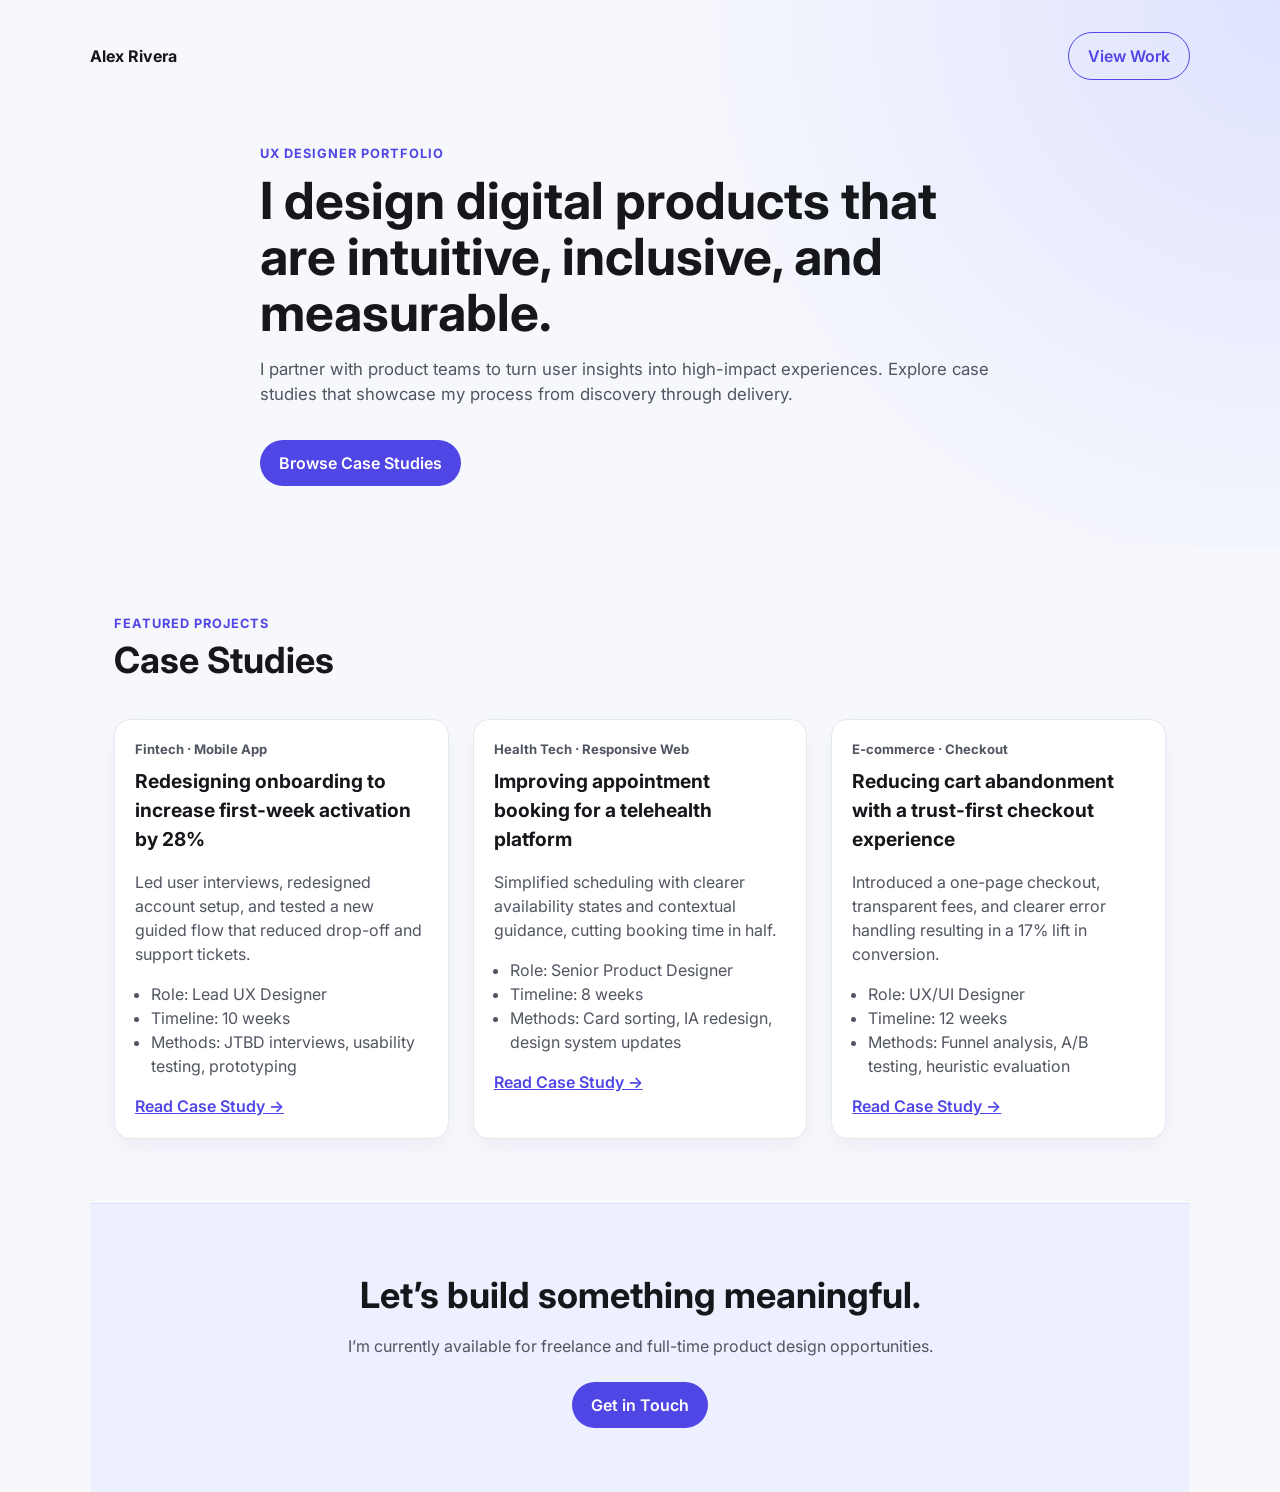
==== index.html @ da852d58 "Create UX designer portfolio landing page with case studies" ====
<!DOCTYPE html>
<html lang="en">
  <head>
    <meta charset="UTF-8" />
    <meta name="viewport" content="width=device-width, initial-scale=1.0" />
    <title>Alex Rivera | UX Designer</title>
    <link rel="preconnect" href="https://fonts.googleapis.com" />
    <link rel="preconnect" href="https://fonts.gstatic.com" crossorigin />
    <link
      href="https://fonts.googleapis.com/css2?family=Inter:wght@400;500;600;700;800&display=swap"
      rel="stylesheet"
    />
    <link rel="stylesheet" href="styles.css" />
  </head>
  <body>
    <header class="hero">
      <nav class="nav">
        <p class="logo">Alex Rivera</p>
        <a class="button button--outline" href="#case-studies">View Work</a>
      </nav>

      <section class="hero__content">
        <p class="eyebrow">UX Designer Portfolio</p>
        <h1>I design digital products that are intuitive, inclusive, and measurable.</h1>
        <p class="hero__text">
          I partner with product teams to turn user insights into high-impact experiences. Explore case
          studies that showcase my process from discovery through delivery.
        </p>
        <a class="button" href="#case-studies">Browse Case Studies</a>
      </section>
    </header>

    <main>
      <section id="case-studies" class="section">
        <div class="section__heading">
          <p class="eyebrow">Featured Projects</p>
          <h2>Case Studies</h2>
        </div>

        <div class="case-grid" role="list" aria-label="UX case studies">
          <article class="case-card" role="listitem">
            <p class="case-card__tag">Fintech · Mobile App</p>
            <h3>Redesigning onboarding to increase first-week activation by 28%</h3>
            <p>
              Led user interviews, redesigned account setup, and tested a new guided flow that reduced drop-off
              and support tickets.
            </p>
            <ul>
              <li>Role: Lead UX Designer</li>
              <li>Timeline: 10 weeks</li>
              <li>Methods: JTBD interviews, usability testing, prototyping</li>
            </ul>
            <a href="#" aria-label="Read case study about onboarding redesign">Read Case Study →</a>
          </article>

          <article class="case-card" role="listitem">
            <p class="case-card__tag">Health Tech · Responsive Web</p>
            <h3>Improving appointment booking for a telehealth platform</h3>
            <p>
              Simplified scheduling with clearer availability states and contextual guidance, cutting booking
              time in half.
            </p>
            <ul>
              <li>Role: Senior Product Designer</li>
              <li>Timeline: 8 weeks</li>
              <li>Methods: Card sorting, IA redesign, design system updates</li>
            </ul>
            <a href="#" aria-label="Read case study about telehealth booking">Read Case Study →</a>
          </article>

          <article class="case-card" role="listitem">
            <p class="case-card__tag">E-commerce · Checkout</p>
            <h3>Reducing cart abandonment with a trust-first checkout experience</h3>
            <p>
              Introduced a one-page checkout, transparent fees, and clearer error handling resulting in a 17%
              lift in conversion.
            </p>
            <ul>
              <li>Role: UX/UI Designer</li>
              <li>Timeline: 12 weeks</li>
              <li>Methods: Funnel analysis, A/B testing, heuristic evaluation</li>
            </ul>
            <a href="#" aria-label="Read case study about checkout optimization">Read Case Study →</a>
          </article>
        </div>
      </section>

      <section class="section section--contact">
        <h2>Let’s build something meaningful.</h2>
        <p>I’m currently available for freelance and full-time product design opportunities.</p>
        <a class="button" href="mailto:alex@example.com">Get in Touch</a>
      </section>
    </main>
  </body>
</html>
---- styles.css ----
:root {
  --bg: #f7f8fc;
  --surface: #ffffff;
  --text: #16171b;
  --muted: #515562;
  --brand: #4f46e5;
  --brand-dark: #3f37c9;
  --line: #e6e8ef;
}

* {
  box-sizing: border-box;
}

body {
  margin: 0;
  font-family: "Inter", sans-serif;
  color: var(--text);
  background: var(--bg);
  line-height: 1.5;
}

.hero {
  background: radial-gradient(circle at top right, #dfe3ff 0%, #f7f8fc 45%);
  padding: 2rem 1.5rem 4rem;
}

.nav,
.hero__content,
.section {
  max-width: 1100px;
  margin: 0 auto;
}

.nav {
  display: flex;
  justify-content: space-between;
  align-items: center;
}

.logo {
  margin: 0;
  font-weight: 700;
}

.hero__content {
  margin-top: 4rem;
  max-width: 760px;
}

h1 {
  font-size: clamp(2rem, 5vw, 3.2rem);
  line-height: 1.1;
  margin: 0.5rem 0 1rem;
}

h2 {
  font-size: clamp(1.6rem, 3vw, 2.25rem);
  margin: 0;
}

.hero__text {
  font-size: 1.05rem;
  color: var(--muted);
  margin-bottom: 2rem;
}

.eyebrow {
  text-transform: uppercase;
  letter-spacing: 0.08em;
  font-size: 0.8rem;
  color: var(--brand);
  font-weight: 700;
  margin: 0;
}

.button {
  display: inline-flex;
  align-items: center;
  justify-content: center;
  border: 0;
  border-radius: 999px;
  padding: 0.7rem 1.2rem;
  font-weight: 600;
  text-decoration: none;
  color: #fff;
  background: var(--brand);
  transition: 0.2s ease;
}

.button:hover {
  background: var(--brand-dark);
}

.button--outline {
  background: transparent;
  border: 1px solid var(--brand);
  color: var(--brand);
}

.section {
  padding: 4rem 1.5rem;
}

.section__heading {
  margin-bottom: 2rem;
}

.case-grid {
  display: grid;
  grid-template-columns: repeat(auto-fit, minmax(260px, 1fr));
  gap: 1.5rem;
}

.case-card {
  background: var(--surface);
  border: 1px solid var(--line);
  border-radius: 1rem;
  padding: 1.25rem;
  box-shadow: 0 10px 20px rgba(31, 38, 135, 0.04);
}

.case-card h3 {
  font-size: 1.2rem;
  margin: 0.45rem 0 0.75rem;
}

.case-card p,
.case-card li {
  color: var(--muted);
}

.case-card ul {
  margin: 1rem 0;
  padding-left: 1rem;
}

.case-card__tag {
  margin: 0;
  color: var(--brand);
  font-size: 0.82rem;
  font-weight: 700;
}

.case-card a {
  color: var(--brand);
  font-weight: 600;
}

.section--contact {
  text-align: center;
  background: #ecf0ff;
  border-top: 1px solid #dbe1ff;
}

.section--contact p {
  color: var(--muted);
  margin: 0.75rem auto 1.5rem;
  max-width: 600px;
}
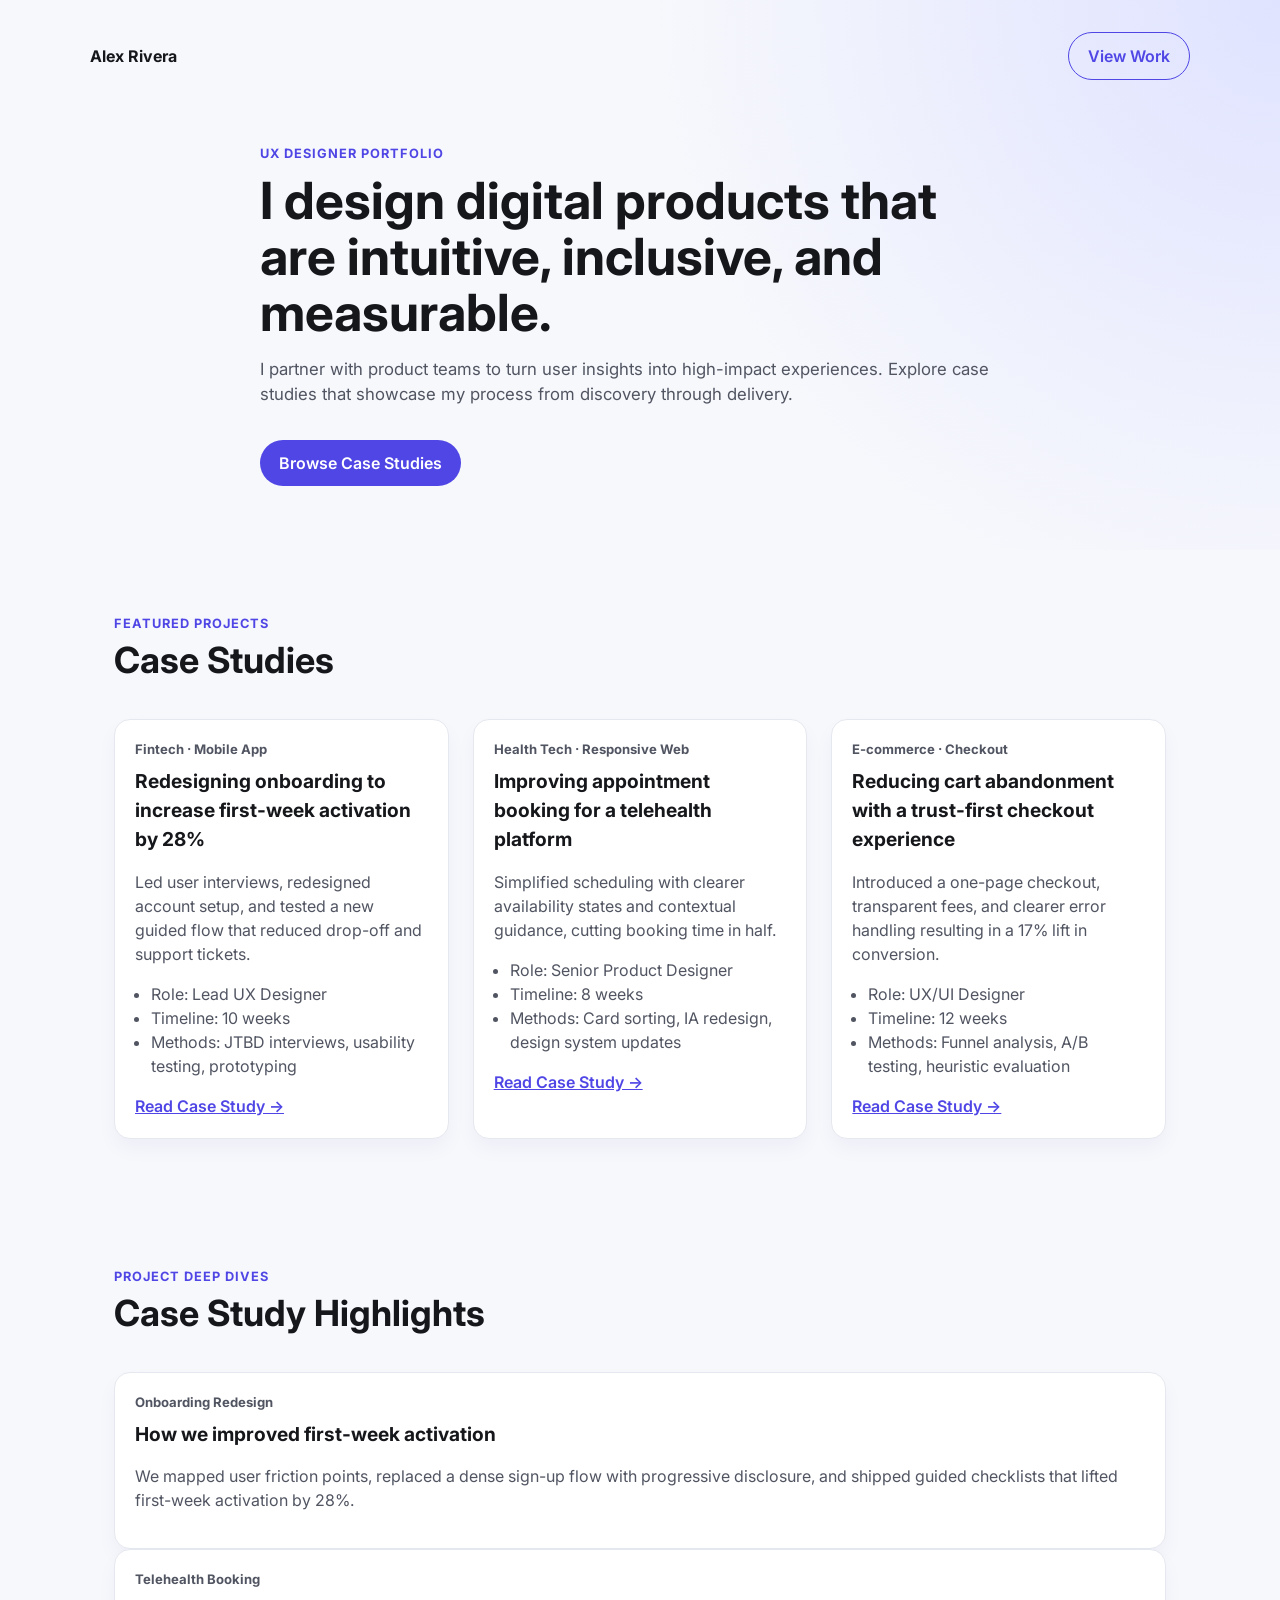
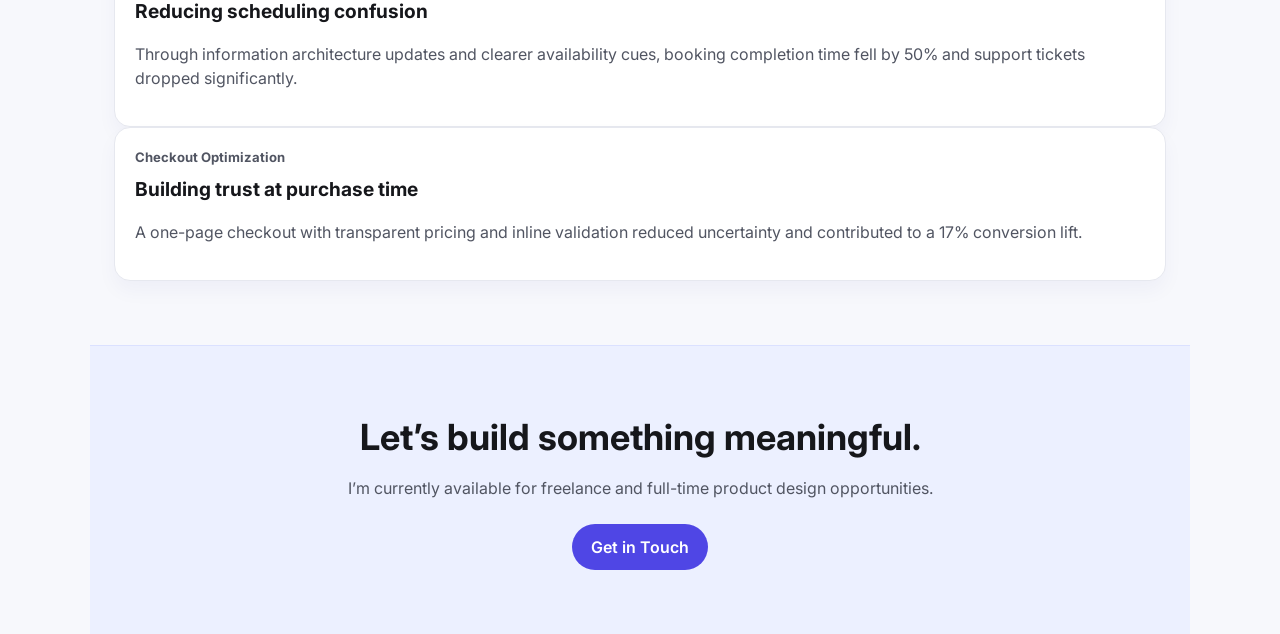
==== commit da2fe951: "Fix case study CTA destinations" ====
--- a/index.html
+++ b/index.html
@@ -50,7 +50,9 @@
               <li>Timeline: 10 weeks</li>
               <li>Methods: JTBD interviews, usability testing, prototyping</li>
             </ul>
-            <a href="#" aria-label="Read case study about onboarding redesign">Read Case Study →</a>
+            <a href="#case-study-onboarding" aria-label="Read case study about onboarding redesign"
+              >Read Case Study →</a
+            >
           </article>
 
           <article class="case-card" role="listitem">
@@ -65,7 +67,9 @@
               <li>Timeline: 8 weeks</li>
               <li>Methods: Card sorting, IA redesign, design system updates</li>
             </ul>
-            <a href="#" aria-label="Read case study about telehealth booking">Read Case Study →</a>
+            <a href="#case-study-telehealth" aria-label="Read case study about telehealth booking"
+              >Read Case Study →</a
+            >
           </article>
 
           <article class="case-card" role="listitem">
@@ -80,9 +84,45 @@
               <li>Timeline: 12 weeks</li>
               <li>Methods: Funnel analysis, A/B testing, heuristic evaluation</li>
             </ul>
-            <a href="#" aria-label="Read case study about checkout optimization">Read Case Study →</a>
+            <a href="#case-study-checkout" aria-label="Read case study about checkout optimization"
+              >Read Case Study →</a
+            >
           </article>
         </div>
+      </section>
+
+      <section class="section" aria-label="Case study details">
+        <div class="section__heading">
+          <p class="eyebrow">Project Deep Dives</p>
+          <h2>Case Study Highlights</h2>
+        </div>
+
+        <article id="case-study-onboarding" class="case-card">
+          <p class="case-card__tag">Onboarding Redesign</p>
+          <h3>How we improved first-week activation</h3>
+          <p>
+            We mapped user friction points, replaced a dense sign-up flow with progressive disclosure, and
+            shipped guided checklists that lifted first-week activation by 28%.
+          </p>
+        </article>
+
+        <article id="case-study-telehealth" class="case-card">
+          <p class="case-card__tag">Telehealth Booking</p>
+          <h3>Reducing scheduling confusion</h3>
+          <p>
+            Through information architecture updates and clearer availability cues, booking completion time fell
+            by 50% and support tickets dropped significantly.
+          </p>
+        </article>
+
+        <article id="case-study-checkout" class="case-card">
+          <p class="case-card__tag">Checkout Optimization</p>
+          <h3>Building trust at purchase time</h3>
+          <p>
+            A one-page checkout with transparent pricing and inline validation reduced uncertainty and contributed
+            to a 17% conversion lift.
+          </p>
+        </article>
       </section>
 
       <section class="section section--contact">
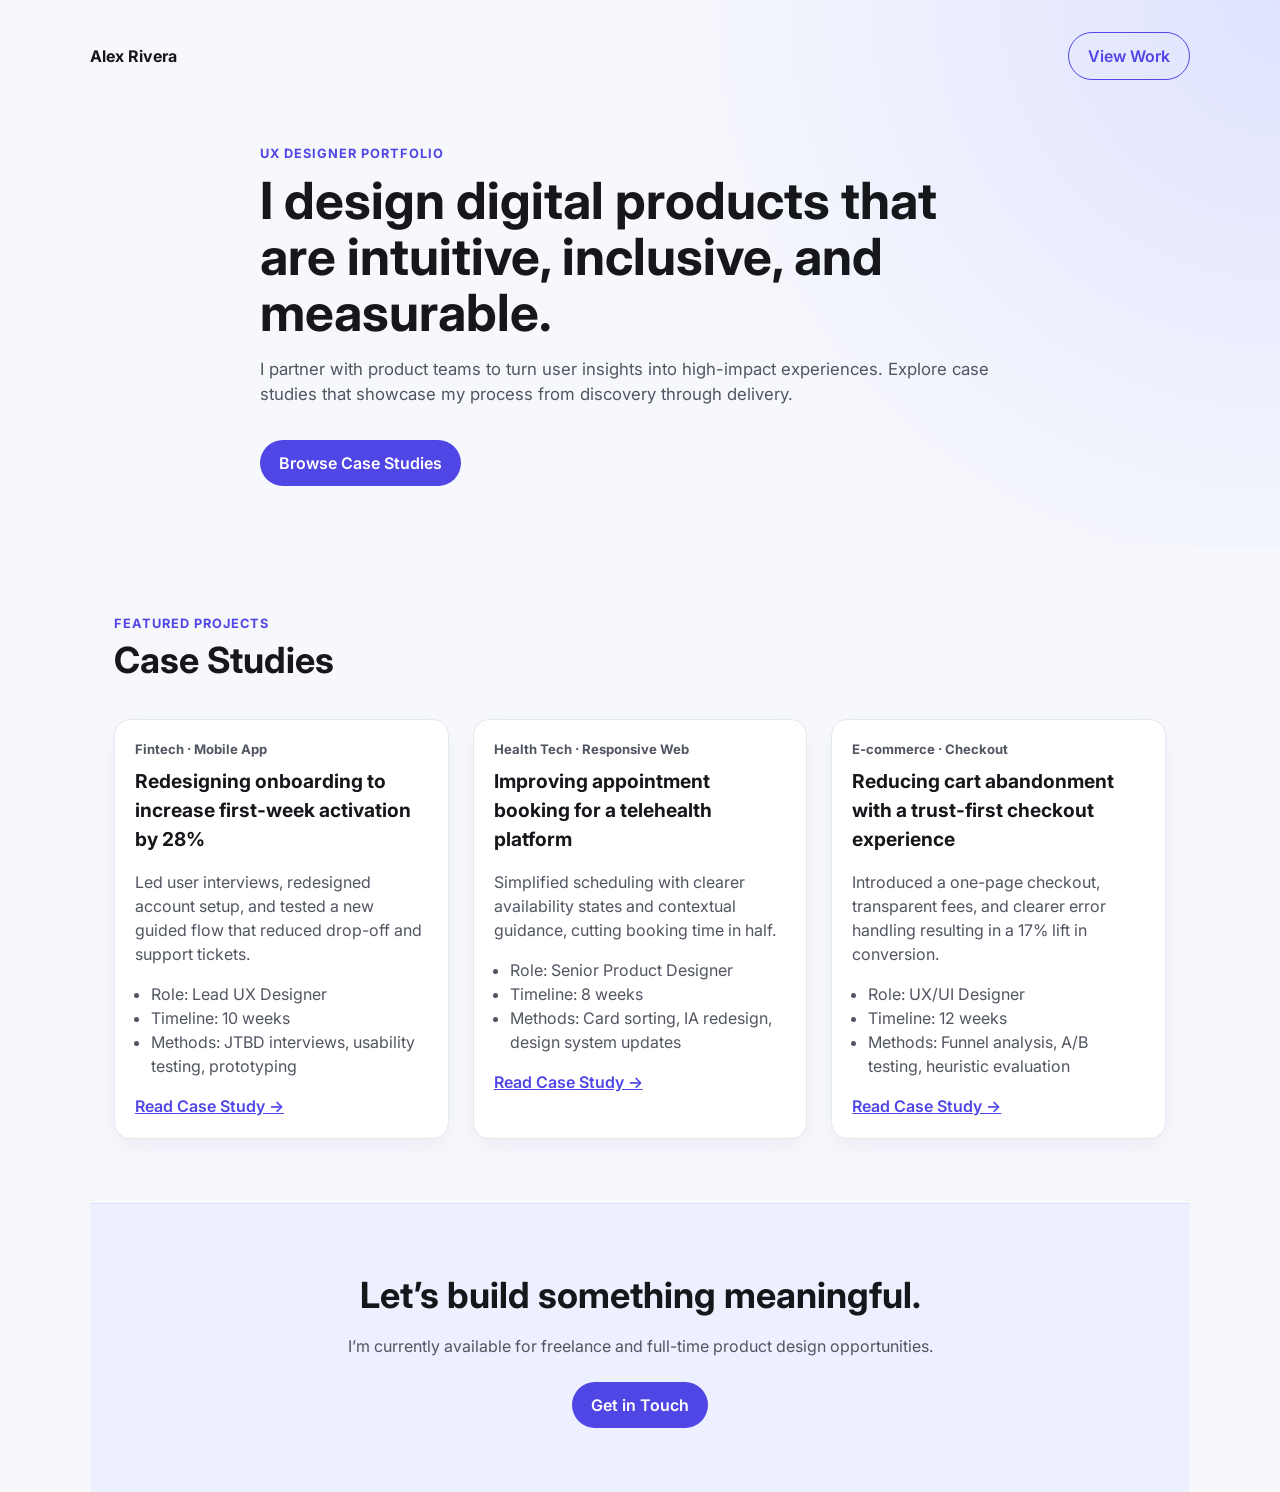
==== commit 8f2adfed: "Use dedicated pages for case study CTA destinations" ====
--- a/index.html
+++ b/index.html
@@ -50,7 +50,7 @@
               <li>Timeline: 10 weeks</li>
               <li>Methods: JTBD interviews, usability testing, prototyping</li>
             </ul>
-            <a href="#case-study-onboarding" aria-label="Read case study about onboarding redesign"
+            <a href="case-study-onboarding.html" aria-label="Read case study about onboarding redesign"
               >Read Case Study →</a
             >
           </article>
@@ -67,7 +67,7 @@
               <li>Timeline: 8 weeks</li>
               <li>Methods: Card sorting, IA redesign, design system updates</li>
             </ul>
-            <a href="#case-study-telehealth" aria-label="Read case study about telehealth booking"
+            <a href="case-study-telehealth.html" aria-label="Read case study about telehealth booking"
               >Read Case Study →</a
             >
           </article>
@@ -84,45 +84,11 @@
               <li>Timeline: 12 weeks</li>
               <li>Methods: Funnel analysis, A/B testing, heuristic evaluation</li>
             </ul>
-            <a href="#case-study-checkout" aria-label="Read case study about checkout optimization"
+            <a href="case-study-checkout.html" aria-label="Read case study about checkout optimization"
               >Read Case Study →</a
             >
           </article>
         </div>
-      </section>
-
-      <section class="section" aria-label="Case study details">
-        <div class="section__heading">
-          <p class="eyebrow">Project Deep Dives</p>
-          <h2>Case Study Highlights</h2>
-        </div>
-
-        <article id="case-study-onboarding" class="case-card">
-          <p class="case-card__tag">Onboarding Redesign</p>
-          <h3>How we improved first-week activation</h3>
-          <p>
-            We mapped user friction points, replaced a dense sign-up flow with progressive disclosure, and
-            shipped guided checklists that lifted first-week activation by 28%.
-          </p>
-        </article>
-
-        <article id="case-study-telehealth" class="case-card">
-          <p class="case-card__tag">Telehealth Booking</p>
-          <h3>Reducing scheduling confusion</h3>
-          <p>
-            Through information architecture updates and clearer availability cues, booking completion time fell
-            by 50% and support tickets dropped significantly.
-          </p>
-        </article>
-
-        <article id="case-study-checkout" class="case-card">
-          <p class="case-card__tag">Checkout Optimization</p>
-          <h3>Building trust at purchase time</h3>
-          <p>
-            A one-page checkout with transparent pricing and inline validation reduced uncertainty and contributed
-            to a 17% conversion lift.
-          </p>
-        </article>
       </section>
 
       <section class="section section--contact">
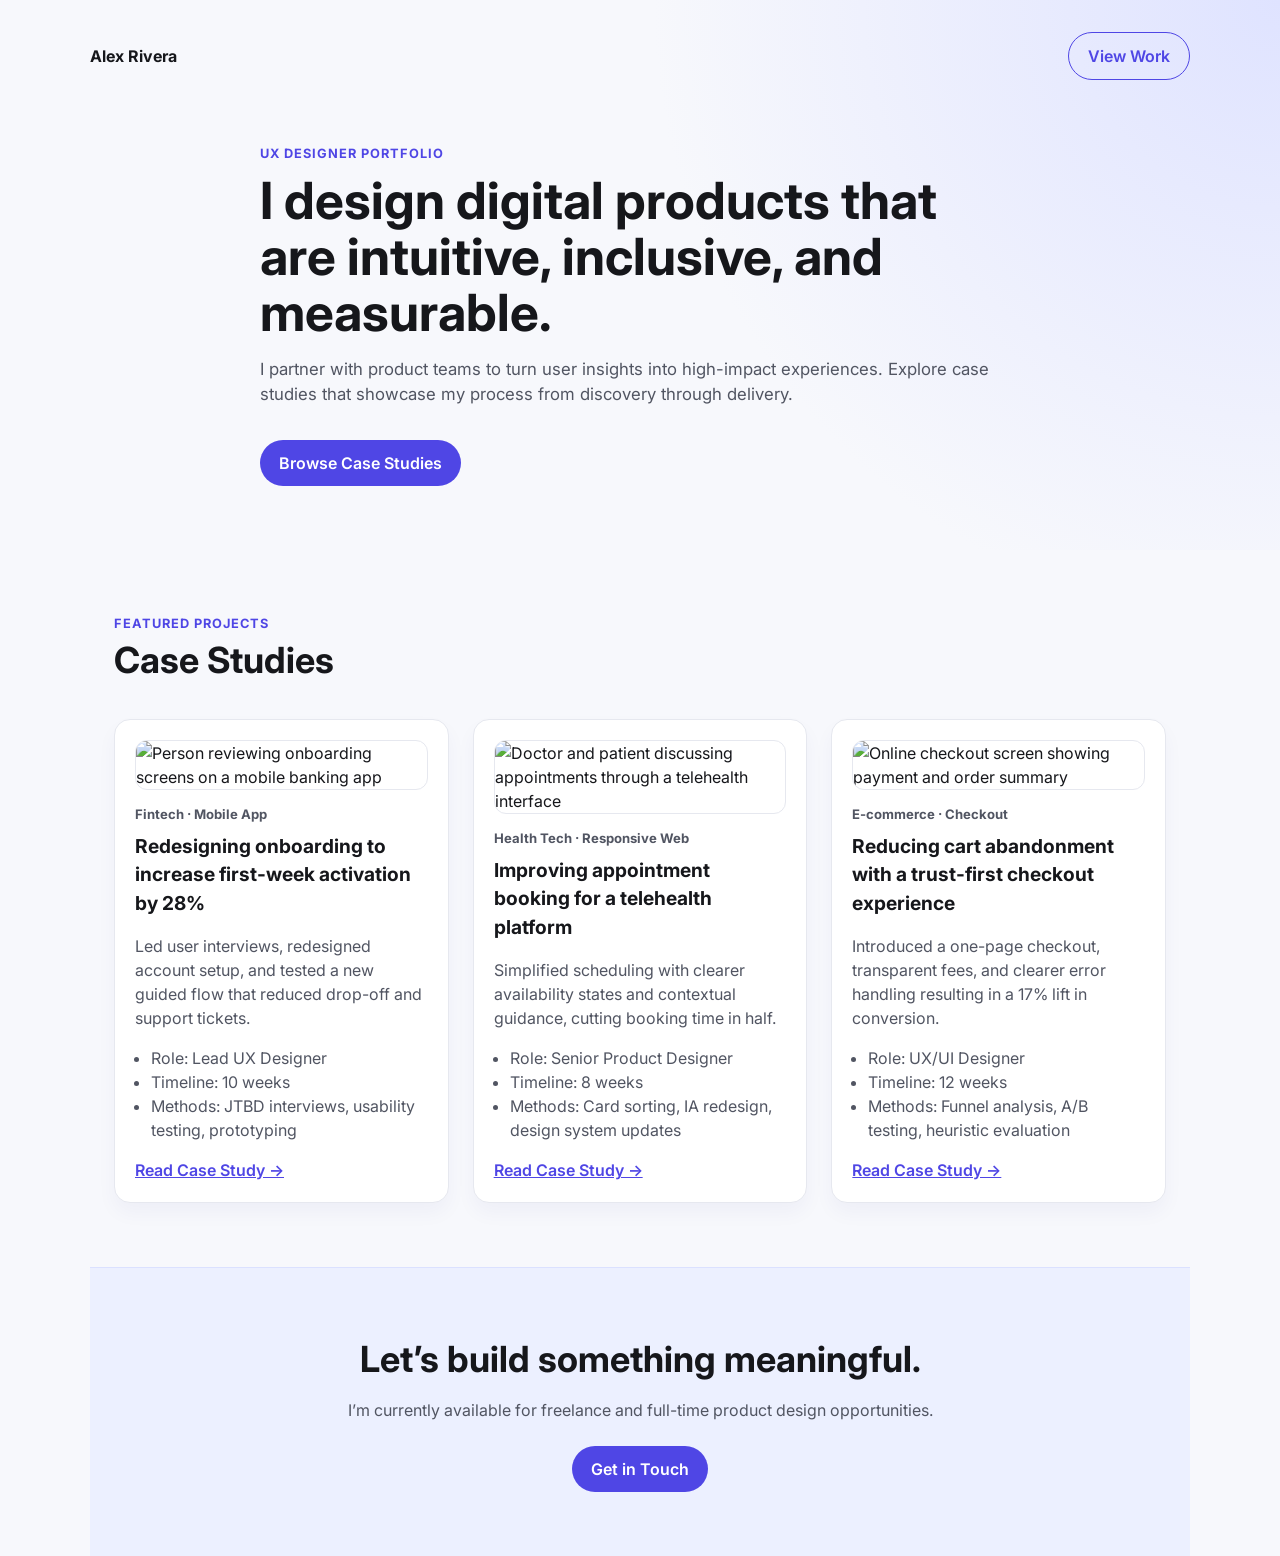
==== commit 1e1b52dd: "Add case study preview images to project cards" ====
--- a/index.html
+++ b/index.html
@@ -39,6 +39,11 @@
 
         <div class="case-grid" role="list" aria-label="UX case studies">
           <article class="case-card" role="listitem">
+            <img
+              class="case-card__image"
+              src="https://images.unsplash.com/photo-1633158829585-23ba8f7c8caf?auto=format&fit=crop&w=900&q=80"
+              alt="Person reviewing onboarding screens on a mobile banking app"
+            />
             <p class="case-card__tag">Fintech · Mobile App</p>
             <h3>Redesigning onboarding to increase first-week activation by 28%</h3>
             <p>
@@ -56,6 +61,11 @@
           </article>
 
           <article class="case-card" role="listitem">
+            <img
+              class="case-card__image"
+              src="https://images.unsplash.com/photo-1576091160550-2173dba999ef?auto=format&fit=crop&w=900&q=80"
+              alt="Doctor and patient discussing appointments through a telehealth interface"
+            />
             <p class="case-card__tag">Health Tech · Responsive Web</p>
             <h3>Improving appointment booking for a telehealth platform</h3>
             <p>
@@ -73,6 +83,11 @@
           </article>
 
           <article class="case-card" role="listitem">
+            <img
+              class="case-card__image"
+              src="https://images.unsplash.com/photo-1556742049-0cfed4f6a45d?auto=format&fit=crop&w=900&q=80"
+              alt="Online checkout screen showing payment and order summary"
+            />
             <p class="case-card__tag">E-commerce · Checkout</p>
             <h3>Reducing cart abandonment with a trust-first checkout experience</h3>
             <p>
--- a/styles.css
+++ b/styles.css
@@ -158,3 +158,12 @@
   margin: 0.75rem auto 1.5rem;
   max-width: 600px;
 }
+
+.case-card__image {
+  width: 100%;
+  height: 180px;
+  object-fit: cover;
+  border-radius: 0.75rem;
+  margin-bottom: 0.9rem;
+  border: 1px solid var(--line);
+}
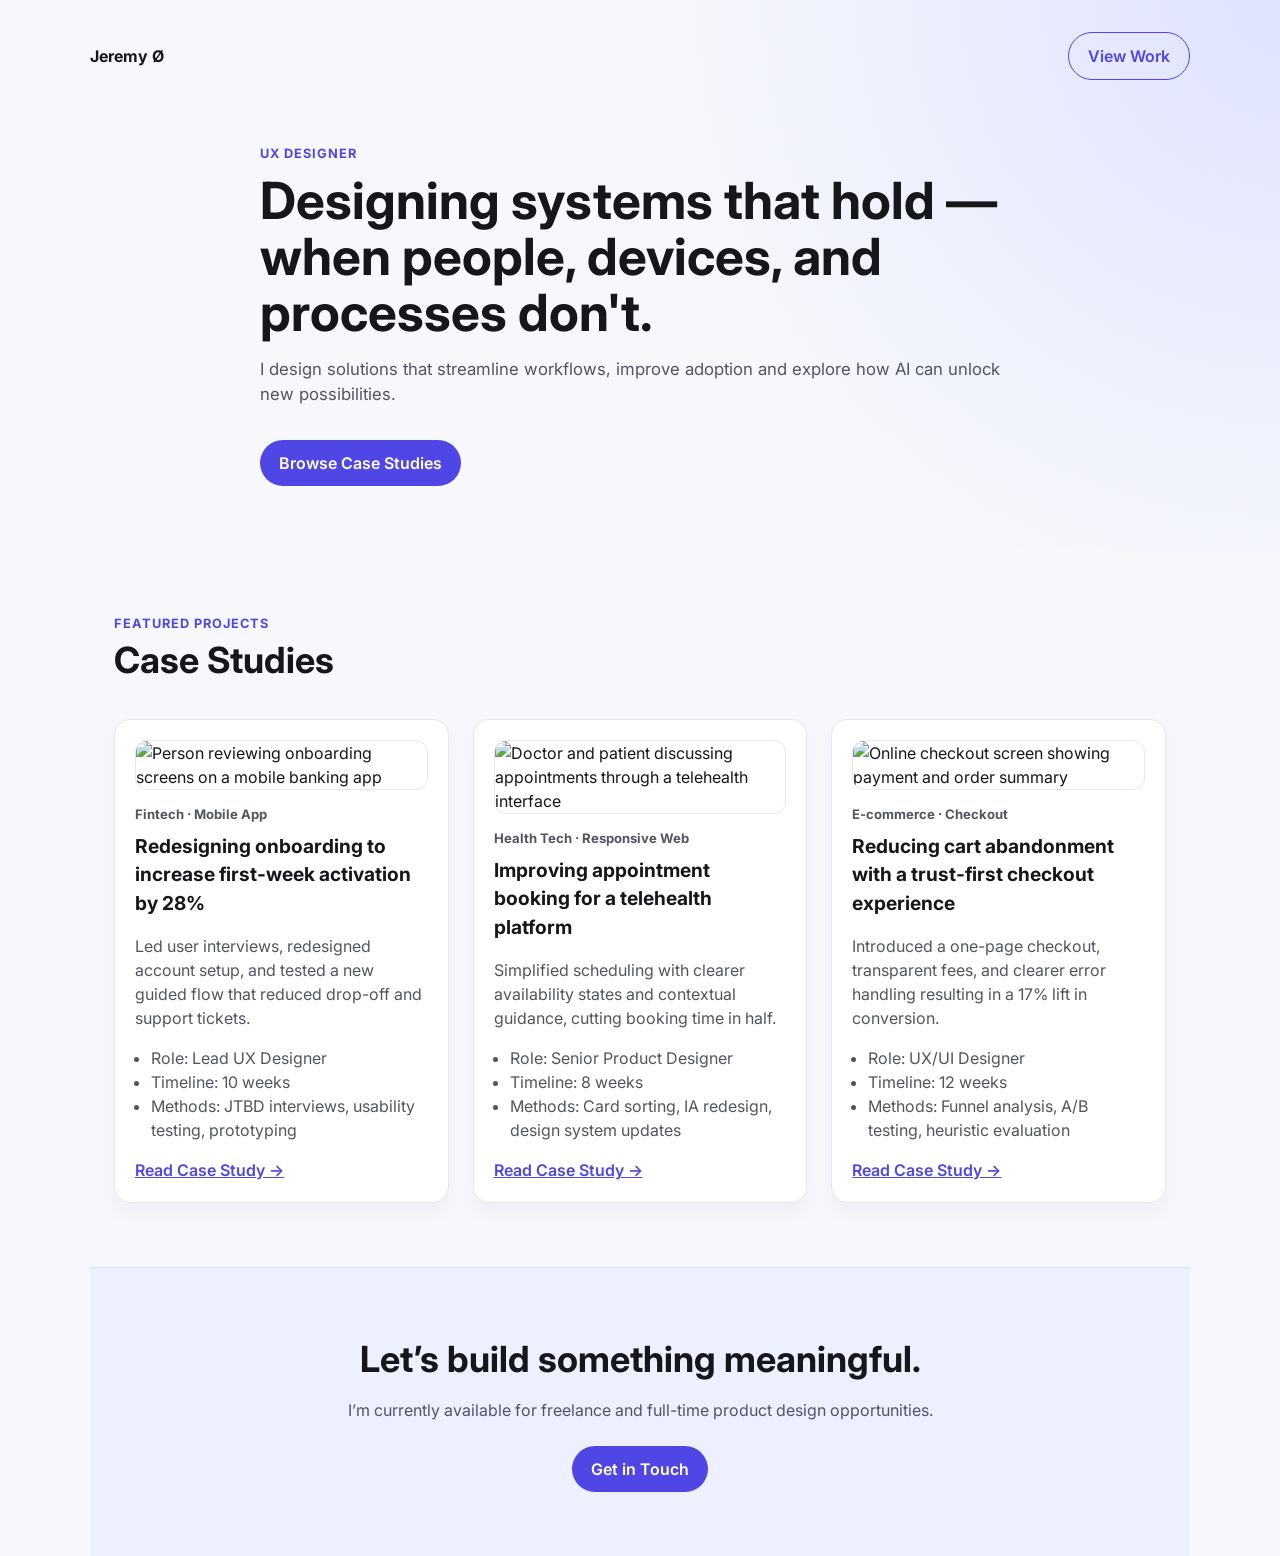
==== commit 03f20ceb: "Update index.html" ====
--- a/index.html
+++ b/index.html
@@ -15,16 +15,15 @@
   <body>
     <header class="hero">
       <nav class="nav">
-        <p class="logo">Alex Rivera</p>
+        <p class="logo">Jeremy Ø</p>
         <a class="button button--outline" href="#case-studies">View Work</a>
       </nav>
 
       <section class="hero__content">
-        <p class="eyebrow">UX Designer Portfolio</p>
-        <h1>I design digital products that are intuitive, inclusive, and measurable.</h1>
+        <p class="eyebrow">UX Designer</p>
+        <h1>Designing systems that hold — when people, devices, and processes don't.</h1>
         <p class="hero__text">
-          I partner with product teams to turn user insights into high-impact experiences. Explore case
-          studies that showcase my process from discovery through delivery.
+          I design solutions that streamline workflows, improve adoption and explore how AI can unlock new possibilities.
         </p>
         <a class="button" href="#case-studies">Browse Case Studies</a>
       </section>
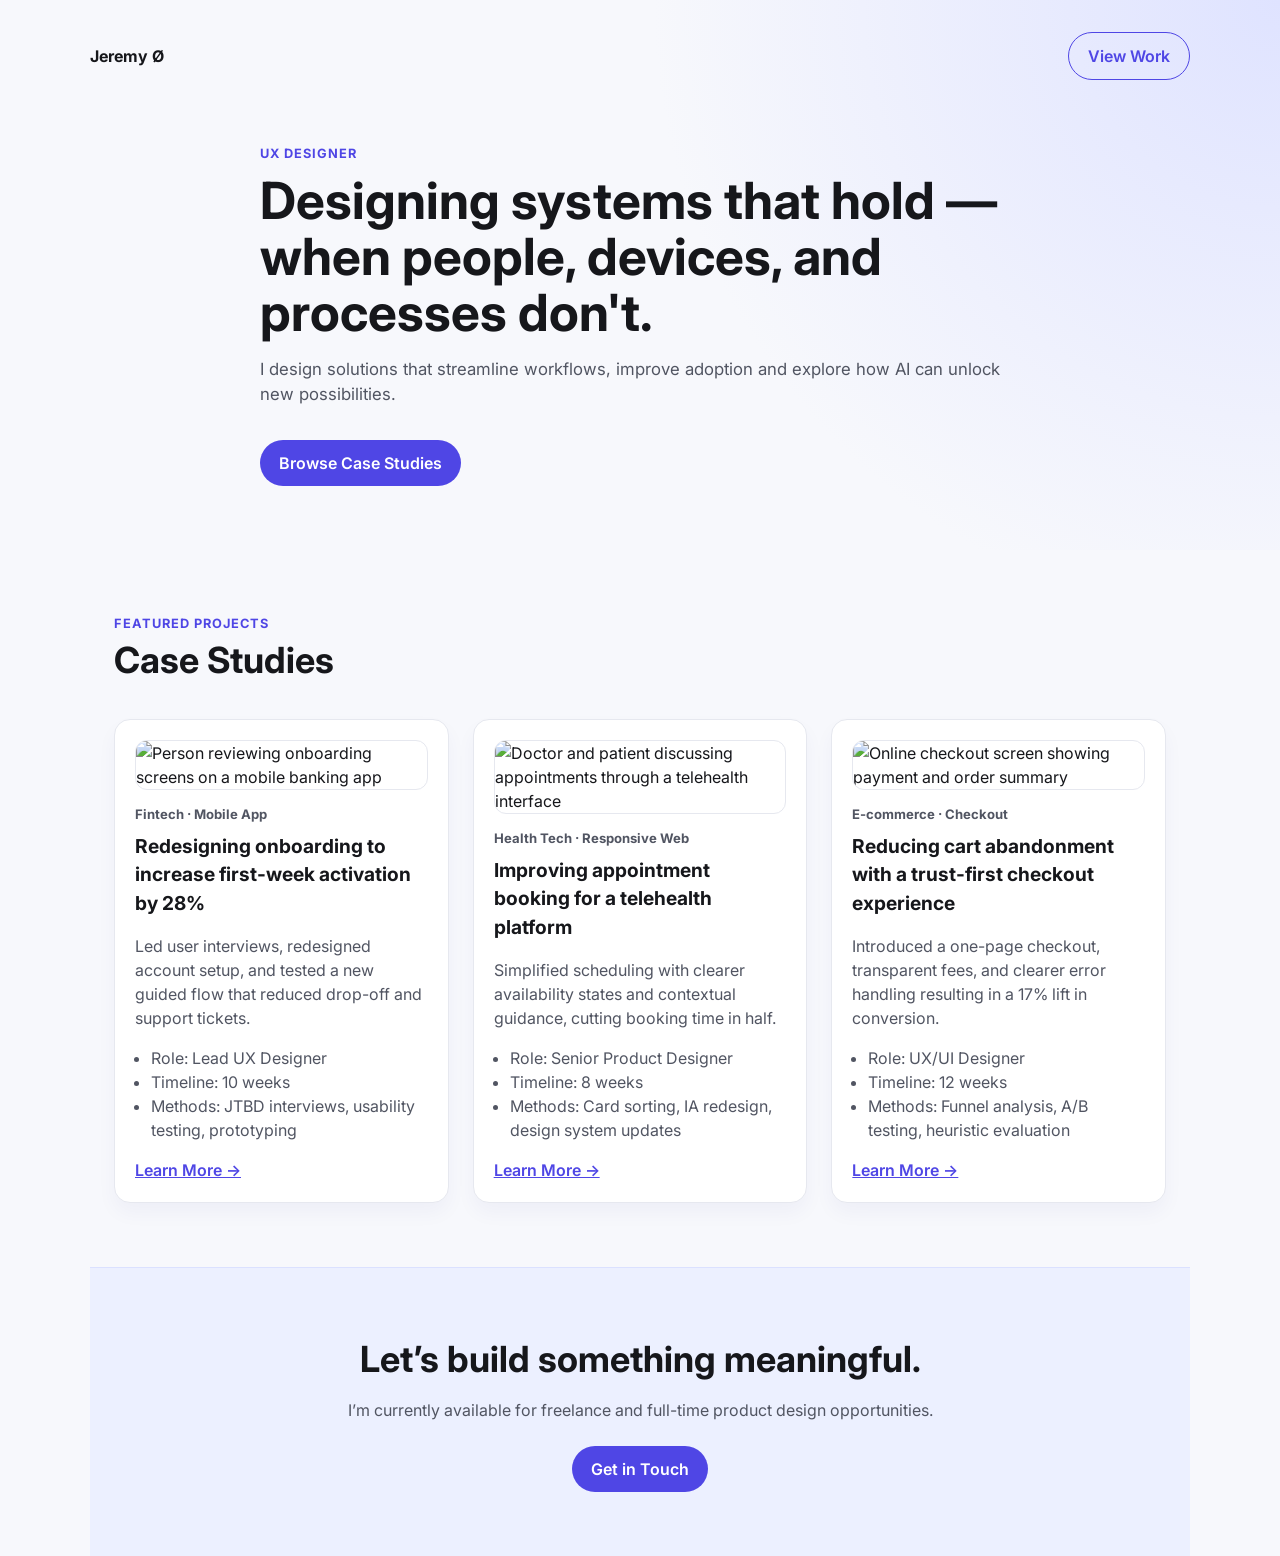
==== commit ef2f043b: "Update index.html" ====
--- a/index.html
+++ b/index.html
@@ -3,7 +3,7 @@
   <head>
     <meta charset="UTF-8" />
     <meta name="viewport" content="width=device-width, initial-scale=1.0" />
-    <title>Alex Rivera | UX Designer</title>
+    <title>Jeremy Ø | UX Designer</title>
     <link rel="preconnect" href="https://fonts.googleapis.com" />
     <link rel="preconnect" href="https://fonts.gstatic.com" crossorigin />
     <link
@@ -36,7 +36,7 @@
           <h2>Case Studies</h2>
         </div>
 
-        <div class="case-grid" role="list" aria-label="UX case studies">
+        <div class="case-grid" role="list" aria-label="UX Case Studies">
           <article class="case-card" role="listitem">
             <img
               class="case-card__image"
@@ -54,8 +54,8 @@
               <li>Timeline: 10 weeks</li>
               <li>Methods: JTBD interviews, usability testing, prototyping</li>
             </ul>
-            <a href="case-study-onboarding.html" aria-label="Read case study about onboarding redesign"
-              >Read Case Study →</a
+            <a href="case-study-onboarding.html" aria-label="learn more about onboarding redesign"
+              >Learn More →</a
             >
           </article>
 
@@ -77,7 +77,7 @@
               <li>Methods: Card sorting, IA redesign, design system updates</li>
             </ul>
             <a href="case-study-telehealth.html" aria-label="Read case study about telehealth booking"
-              >Read Case Study →</a
+              >Learn More →</a
             >
           </article>
 
@@ -99,7 +99,7 @@
               <li>Methods: Funnel analysis, A/B testing, heuristic evaluation</li>
             </ul>
             <a href="case-study-checkout.html" aria-label="Read case study about checkout optimization"
-              >Read Case Study →</a
+              >Learn More →</a
             >
           </article>
         </div>
@@ -108,7 +108,7 @@
       <section class="section section--contact">
         <h2>Let’s build something meaningful.</h2>
         <p>I’m currently available for freelance and full-time product design opportunities.</p>
-        <a class="button" href="mailto:alex@example.com">Get in Touch</a>
+        <a class="button" href="mailto:mail@ongjeremy.com">Get in Touch</a>
       </section>
     </main>
   </body>
